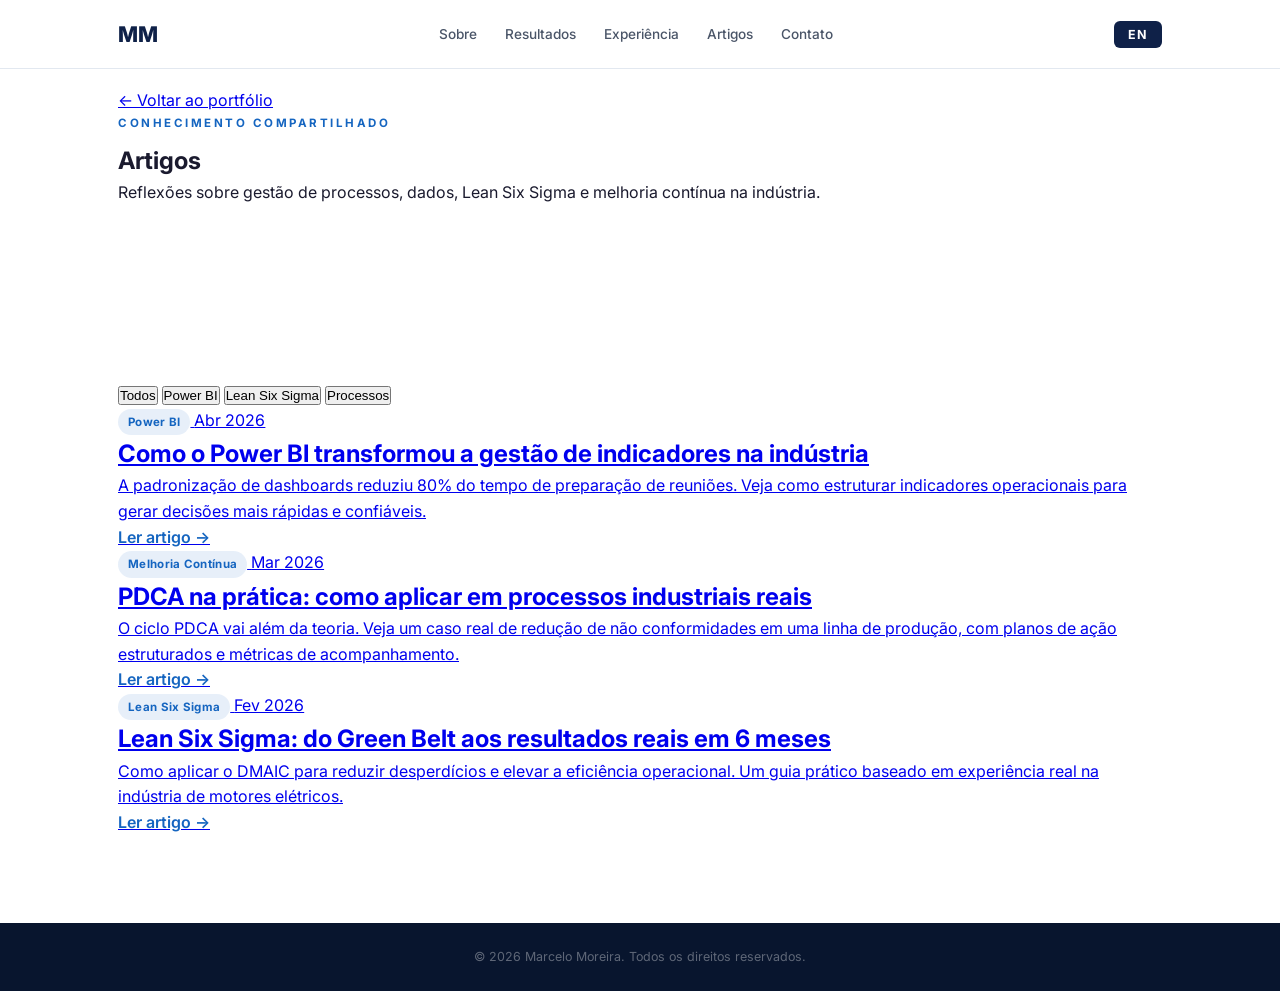
==== blog.html @ f304d497 "Add files via upload" ====
<!DOCTYPE html>
<html lang="pt-BR" data-lang="pt">
<head>
  <meta charset="UTF-8">
  <meta name="viewport" content="width=device-width, initial-scale=1.0">
  <title>Artigos — Marcelo Moreira</title>
  <link rel="preconnect" href="https://fonts.googleapis.com">
  <link rel="preconnect" href="https://fonts.gstatic.com" crossorigin>
  <link href="https://fonts.googleapis.com/css2?family=Inter:wght@300;400;500;600;700;800&display=swap" rel="stylesheet">
  <link rel="stylesheet" href="style.css">
</head>
<body>

  <nav class="navbar" id="navbar">
    <div class="container nav-inner">
      <a href="index.html" class="logo">MM</a>
      <ul class="nav-links" id="navLinks">
        <li><a href="index.html#sobre" data-pt="Sobre" data-en="About">Sobre</a></li>
        <li><a href="index.html#resultados" data-pt="Resultados" data-en="Results">Resultados</a></li>
        <li><a href="index.html#experiencia" data-pt="Experiência" data-en="Experience">Experiência</a></li>
        <li><a href="index.html#artigos" data-pt="Artigos" data-en="Articles">Artigos</a></li>
        <li><a href="index.html#contato" data-pt="Contato" data-en="Contact">Contato</a></li>
      </ul>
      <div class="nav-actions">
        <button class="lang-toggle" id="langToggle" onclick="toggleLang()">EN</button>
        <button class="nav-hamburger" id="hamburger" onclick="toggleMenu()">&#9776;</button>
      </div>
    </div>
  </nav>

  <section class="blog-hero">
    <div class="container">
      <a href="index.html" class="back-link" data-pt="← Voltar ao portfólio" data-en="← Back to portfolio">← Voltar ao portfólio</a>
      <span class="section-tag" data-pt="Conhecimento Compartilhado" data-en="Shared Knowledge">Conhecimento Compartilhado</span>
      <h1 data-pt="Artigos" data-en="Articles">Artigos</h1>
      <p data-pt="Reflexões sobre gestão de processos, dados, Lean Six Sigma e melhoria contínua na indústria." data-en="Insights on process management, data, Lean Six Sigma, and continuous improvement in industry.">Reflexões sobre gestão de processos, dados, Lean Six Sigma e melhoria contínua na indústria.</p>
    </div>
  </section>

  <section class="blog-list">
    <div class="container">

      <div class="blog-filters">
        <button class="filter-btn active" onclick="filterPosts(this, 'all')" data-pt="Todos" data-en="All">Todos</button>
        <button class="filter-btn" onclick="filterPosts(this, 'power-bi')" data-pt="Power BI" data-en="Power BI">Power BI</button>
        <button class="filter-btn" onclick="filterPosts(this, 'lean')" data-pt="Lean Six Sigma" data-en="Lean Six Sigma">Lean Six Sigma</button>
        <button class="filter-btn" onclick="filterPosts(this, 'processos')" data-pt="Processos" data-en="Processes">Processos</button>
      </div>

      <div class="blog-grid" id="blogGrid">

        <a href="artigos/power-bi-gestao-indicadores.html" class="blog-card" data-category="power-bi">
          <div class="blog-card-top">
            <span class="article-tag">Power BI</span>
            <span class="blog-date" data-pt="Abr 2026" data-en="Apr 2026">Abr 2026</span>
          </div>
          <h2 data-pt="Como o Power BI transformou a gestão de indicadores na indústria" data-en="How Power BI transformed indicator management in the industry">Como o Power BI transformou a gestão de indicadores na indústria</h2>
          <p data-pt="A padronização de dashboards reduziu 80% do tempo de preparação de reuniões. Veja como estruturar indicadores operacionais para gerar decisões mais rápidas e confiáveis." data-en="Standardizing dashboards reduced meeting preparation time by 80%. See how to structure operational indicators for faster and more reliable decisions.">A padronização de dashboards reduziu 80% do tempo de preparação de reuniões. Veja como estruturar indicadores operacionais para gerar decisões mais rápidas e confiáveis.</p>
          <span class="article-read" data-pt="Ler artigo →" data-en="Read article →">Ler artigo →</span>
        </a>

        <a href="artigos/pdca-na-pratica.html" class="blog-card" data-category="processos">
          <div class="blog-card-top">
            <span class="article-tag" data-pt="Melhoria Contínua" data-en="Continuous Improvement">Melhoria Contínua</span>
            <span class="blog-date" data-pt="Mar 2026" data-en="Mar 2026">Mar 2026</span>
          </div>
          <h2 data-pt="PDCA na prática: como aplicar em processos industriais reais" data-en="PDCA in practice: how to apply it in real industrial processes">PDCA na prática: como aplicar em processos industriais reais</h2>
          <p data-pt="O ciclo PDCA vai além da teoria. Veja um caso real de redução de não conformidades em uma linha de produção, com planos de ação estruturados e métricas de acompanhamento." data-en="The PDCA cycle goes beyond theory. See a real case of non-conformance reduction in a production line, with structured action plans and tracking metrics.">O ciclo PDCA vai além da teoria. Veja um caso real de redução de não conformidades em uma linha de produção, com planos de ação estruturados e métricas de acompanhamento.</p>
          <span class="article-read" data-pt="Ler artigo →" data-en="Read article →">Ler artigo →</span>
        </a>

        <a href="artigos/lean-six-sigma-resultados.html" class="blog-card" data-category="lean">
          <div class="blog-card-top">
            <span class="article-tag">Lean Six Sigma</span>
            <span class="blog-date" data-pt="Fev 2026" data-en="Feb 2026">Fev 2026</span>
          </div>
          <h2 data-pt="Lean Six Sigma: do Green Belt aos resultados reais em 6 meses" data-en="Lean Six Sigma: from Green Belt to real results in 6 months">Lean Six Sigma: do Green Belt aos resultados reais em 6 meses</h2>
          <p data-pt="Como aplicar o DMAIC para reduzir desperdícios e elevar a eficiência operacional. Um guia prático baseado em experiência real na indústria de motores elétricos." data-en="How to apply DMAIC to reduce waste and increase operational efficiency. A practical guide based on real experience in the electric motor industry.">Como aplicar o DMAIC para reduzir desperdícios e elevar a eficiência operacional. Um guia prático baseado em experiência real na indústria de motores elétricos.</p>
          <span class="article-read" data-pt="Ler artigo →" data-en="Read article →">Ler artigo →</span>
        </a>

      </div>
    </div>
  </section>

  <footer class="footer">
    <div class="container">
      <p data-pt="© 2026 Marcelo Moreira. Todos os direitos reservados." data-en="© 2026 Marcelo Moreira. All rights reserved.">© 2026 Marcelo Moreira. Todos os direitos reservados.</p>
    </div>
  </footer>

  <script src="script.js"></script>
  <script>
    function filterPosts(btn, category) {
      document.querySelectorAll('.filter-btn').forEach(b => b.classList.remove('active'));
      btn.classList.add('active');
      document.querySelectorAll('.blog-card').forEach(card => {
        card.style.display = (category === 'all' || card.dataset.category === category) ? 'flex' : 'none';
      });
    }
  </script>
</body>
</html>
---- style.css ----
/* ===== RESET & VARIABLES ===== */
*, *::before, *::after { box-sizing: border-box; margin: 0; padding: 0; }

:root {
  --navy:       #0F2148;
  --navy-mid:   #1B3A6B;
  --blue:       #1565C0;
  --blue-lt:    #1976D2;
  --white:      #ffffff;
  --surface:    #F5F7FA;
  --surface-2:  #EEF1F6;
  --text:       #1A1A2E;
  --text-mid:   #4A5568;
  --text-lt:    #718096;
  --border:     #E2E8F0;
  --shadow:     0 4px 24px rgba(15,33,72,0.08);
  --shadow-lg:  0 10px 48px rgba(15,33,72,0.14);
  --radius:     12px;
  --radius-lg:  20px;
  --ease:       0.25s ease;
}

html { scroll-behavior: smooth; }

body {
  font-family: 'Inter', system-ui, sans-serif;
  color: var(--text);
  background: var(--white);
  line-height: 1.6;
  -webkit-font-smoothing: antialiased;
}

.container { max-width: 1100px; margin: 0 auto; padding: 0 28px; }

/* ===== NAVBAR ===== */
.navbar {
  position: fixed; top: 0; left: 0; right: 0; z-index: 100;
  background: rgba(255,255,255,0.96);
  backdrop-filter: blur(14px);
  border-bottom: 1px solid var(--border);
  transition: box-shadow var(--ease);
}
.navbar.scrolled { box-shadow: var(--shadow); }

.nav-inner {
  display: flex; align-items: center; justify-content: space-between;
  height: 68px;
}

.logo {
  font-size: 1.35rem; font-weight: 800; color: var(--navy);
  text-decoration: none; letter-spacing: -0.5px;
}

.nav-links {
  display: flex; list-style: none; gap: 28px;
}
.nav-links a {
  text-decoration: none; color: var(--text-mid);
  font-size: 0.85rem; font-weight: 500;
  transition: color var(--ease);
}
.nav-links a:hover { color: var(--navy); }

.nav-actions { display: flex; align-items: center; gap: 12px; }

.lang-toggle {
  background: var(--navy); color: white; border: none;
  border-radius: 6px; padding: 6px 14px;
  font-size: 0.78rem; font-weight: 700; cursor: pointer;
  letter-spacing: 1px; transition: background var(--ease);
  font-family: inherit;
}
.lang-toggle:hover { background: var(--navy-mid); }

.nav-hamburger {
  display: none; background: none; border: none;
  font-size: 1.3rem; cursor: pointer; color: var(--navy);
}

/* ===== HERO ===== */
.hero {
  min-height: 100vh; display: flex; flex-direction: column;
  justify-content: center; padding-top: 68px;
  background: linear-gradient(140deg, #f8fafc 0%, #EBF1FC 100%);
  position: relative; overflow: hidden;
}
.hero::before {
  content: ''; position: absolute;
  top: -30%; right: -15%; width: 700px; height: 700px;
  background: radial-gradient(circle, rgba(21,101,192,0.06) 0%, transparent 65%);
  pointer-events: none;
}
.hero::after {
  content: ''; position: absolute;
  bottom: -20%; left: -10%; width: 500px; height: 500px;
  background: radial-gradient(circle, rgba(15,33,72,0.04) 0%, transparent 65%);
  pointer-events: none;
}

.hero-inner {
  display: grid; grid-template-columns: 1fr 380px;
  gap: 64px; align-items: center;
  padding-top: 48px; padding-bottom: 64px;
}

.hero-tag {
  display: inline-block;
  background: rgba(21,101,192,0.1); color: var(--blue);
  font-size: 0.78rem; font-weight: 600;
  padding: 6px 14px; border-radius: 20px;
  margin-bottom: 22px; letter-spacing: 0.3px;
}

.hero h1 {
  font-size: clamp(2.2rem, 4vw, 3.5rem);
  font-weight: 800; color: var(--navy);
  line-height: 1.1; letter-spacing: -1.5px; margin-bottom: 14px;
}

.hero-subtitle {
  font-size: 1rem; color: var(--blue); font-weight: 600; margin-bottom: 18px;
}

.hero-desc {
  font-size: 1rem; color: var(--text-mid); line-height: 1.75;
  max-width: 500px; margin-bottom: 34px;
}

.hero-ctas { display: flex; gap: 14px; flex-wrap: wrap; margin-bottom: 32px; }

.btn {
  display: inline-flex; align-items: center; gap: 8px;
  padding: 13px 26px; border-radius: 8px;
  font-size: 0.875rem; font-weight: 600; font-family: inherit;
  text-decoration: none; cursor: pointer;
  transition: all var(--ease); border: 2px solid transparent;
}
.btn-primary { background: var(--navy); color: white; border-color: var(--navy); }
.btn-primary:hover {
  background: var(--navy-mid); border-color: var(--navy-mid);
  transform: translateY(-2px); box-shadow: 0 6px 20px rgba(15,33,72,0.22);
}
.btn-outline { background: transparent; color: var(--navy); border-color: var(--navy); }
.btn-outline:hover {
  background: var(--navy); color: white;
  transform: translateY(-2px);
}
.btn-white { background: white; color: var(--navy); border-color: white; }
.btn-white:hover {
  background: var(--surface-2); border-color: var(--surface-2);
  transform: translateY(-2px);
}

.hero-social { display: flex; gap: 22px; flex-wrap: wrap; }
.social-link {
  display: flex; align-items: center; gap: 8px;
  color: var(--text-mid); text-decoration: none;
  font-size: 0.85rem; font-weight: 500;
  transition: color var(--ease);
}
.social-link:hover { color: var(--blue); }

/* PHOTO */
.hero-photo { position: relative; display: flex; justify-content: center; }

.photo-frame {
  width: 320px; height: 370px; border-radius: var(--radius-lg);
  overflow: hidden; box-shadow: var(--shadow-lg);
  background: var(--surface-2);
  position: relative;
}
.photo-frame img {
  width: 100%; height: 100%;
  object-fit: cover; object-position: top center;
  display: block;
}
.photo-initials {
  position: absolute; inset: 0;
  display: flex; align-items: center; justify-content: center;
  font-size: 5rem; font-weight: 800; color: var(--navy);
  opacity: 0.15; pointer-events: none;
}
.photo-frame.no-photo img { display: none; }
.photo-frame.no-photo .photo-initials { opacity: 1; color: var(--navy-mid); }

.photo-badge {
  position: absolute; bottom: 28px; right: -18px;
  background: white; border-radius: 10px;
  padding: 10px 16px; box-shadow: var(--shadow);
  display: flex; align-items: center; gap: 10px;
}
.badge-check {
  width: 30px; height: 30px; background: #22c55e;
  border-radius: 50%; display: flex; align-items: center;
  justify-content: center; color: white;
  font-weight: 700; font-size: 0.85rem; flex-shrink: 0;
}
.photo-badge strong { display: block; font-size: 0.8rem; color: var(--text); line-height: 1.2; }
.photo-badge small { font-size: 0.7rem; color: var(--text-lt); }

.hero-scroll {
  text-align: center; padding-bottom: 28px;
  color: var(--text-lt); font-size: 1.2rem;
  animation: bounce 2s infinite;
}
@keyframes bounce {
  0%, 100% { transform: translateY(0); }
  50% { transform: translateY(8px); }
}

/* ===== SECTION COMMONS ===== */
section { padding: 88px 0; }

.section-tag {
  display: block; font-size: 0.72rem; font-weight: 700;
  letter-spacing: 2.5px; text-transform: uppercase;
  color: var(--blue); margin-bottom: 10px;
}
.section-tag.center, .center { text-align: center; }

.section-title {
  font-size: clamp(1.7rem, 3vw, 2.3rem); font-weight: 800;
  color: var(--navy); margin-bottom: 10px; letter-spacing: -0.5px;
}
.section-sub {
  color: var(--text-mid); font-size: 0.975rem; margin-bottom: 52px;
}

/* ===== RESULTS ===== */
.results-section { background: var(--navy); padding: 88px 0; }
.results-section .section-tag { color: rgba(255,255,255,0.5); }
.results-section .section-title { color: white; }
.results-section .section-sub { color: rgba(255,255,255,0.6); }

.results-grid {
  display: grid; grid-template-columns: repeat(4, 1fr); gap: 20px;
}
.result-card {
  background: rgba(255,255,255,0.07);
  border: 1px solid rgba(255,255,255,0.1);
  border-radius: var(--radius); padding: 32px 22px; text-align: center;
  transition: all var(--ease);
}
.result-card:hover {
  background: rgba(255,255,255,0.13);
  transform: translateY(-4px);
}
.result-number {
  font-size: 3.2rem; font-weight: 800; color: white;
  line-height: 1; margin-bottom: 12px; letter-spacing: -2px;
}
.result-number .minus { font-size: 2rem; opacity: 0.6; }
.result-number .pct { font-size: 2rem; }
.result-label { color: rgba(255,255,255,0.68); font-size: 0.84rem; line-height: 1.55; }

/* ===== ABOUT ===== */
.about { background: white; }
.about-inner { max-width: 760px; margin: 0 auto; }
.about-title {
  font-size: clamp(1.5rem, 2.5vw, 2rem); font-weight: 800;
  color: var(--navy); margin-bottom: 22px;
  letter-spacing: -0.5px; line-height: 1.25;
}
.about-p {
  color: var(--text-mid); font-size: 1rem;
  line-height: 1.8; margin-bottom: 18px;
}
.skills-wrap { display: flex; flex-wrap: wrap; gap: 10px; margin-top: 28px; }
.skill {
  background: var(--surface); border: 1px solid var(--border);
  color: var(--text); font-size: 0.8rem; font-weight: 600;
  padding: 6px 14px; border-radius: 20px; transition: all var(--ease);
  cursor: default;
}
.skill:hover { background: var(--navy); color: white; border-color: var(--navy); }

/* ===== EXPERIENCE ===== */
.experience { background: var(--surface); }

.timeline {
  position: relative; padding-left: 36px; margin-top: 52px;
}
.timeline::before {
  content: ''; position: absolute; left: 0; top: 8px; bottom: 0;
  width: 2px;
  background: linear-gradient(to bottom, var(--blue), rgba(21,101,192,0.1));
}
.tl-item { position: relative; margin-bottom: 32px; }
.tl-item:last-child { margin-bottom: 0; }

.tl-dot {
  position: absolute; left: -42px; top: 20px;
  width: 14px; height: 14px;
  background: var(--blue); border: 3px solid var(--surface);
  border-radius: 50%; box-shadow: 0 0 0 2px var(--blue);
}
.tl-card {
  background: white; border-radius: var(--radius);
  padding: 26px 28px; box-shadow: var(--shadow);
  border: 1px solid var(--border);
  transition: box-shadow var(--ease);
}
.tl-card:hover { box-shadow: var(--shadow-lg); }

.tl-header {
  display: flex; justify-content: space-between;
  align-items: flex-start; gap: 16px; margin-bottom: 16px;
}
.tl-company {
  font-size: 1rem; font-weight: 700; color: var(--navy); margin-bottom: 4px;
}
.tl-role { font-size: 0.875rem; color: var(--blue); font-weight: 500; }
.tl-period {
  font-size: 0.75rem; color: var(--text-lt); font-weight: 600;
  white-space: nowrap; background: var(--surface);
  padding: 4px 10px; border-radius: 20px; flex-shrink: 0;
}
.tl-list { list-style: none; display: flex; flex-direction: column; gap: 8px; }
.tl-list li {
  font-size: 0.875rem; color: var(--text-mid);
  padding-left: 18px; position: relative; line-height: 1.55;
}
.tl-list li::before {
  content: '→'; position: absolute; left: 0;
  color: var(--blue); font-size: 0.78rem; top: 1px;
}

/* ===== TRAINING ===== */
.training { background: white; }
.training-grid {
  display: grid; grid-template-columns: repeat(2, 1fr);
  gap: 22px; margin-top: 52px;
}
.training-card {
  background: var(--surface); border: 1px solid var(--border);
  border-radius: var(--radius); padding: 28px;
  transition: all var(--ease);
}
.training-card:hover {
  border-color: var(--blue);
  box-shadow: var(--shadow); transform: translateY(-3px);
}
.tr-icon { font-size: 2rem; margin-bottom: 14px; }
.training-card h3 {
  font-size: 0.95rem; font-weight: 700;
  color: var(--navy); margin-bottom: 8px;
}
.training-card p { font-size: 0.85rem; color: var(--text-mid); line-height: 1.6; }

/* ===== CERTIFICATIONS ===== */
.certifications { background: var(--surface); }
.cert-grid {
  display: grid; grid-template-columns: repeat(3, 1fr);
  gap: 16px; margin-top: 52px;
}
.cert-card {
  background: white; border: 1px solid var(--border);
  border-radius: var(--radius); padding: 26px 20px;
  text-align: center; transition: all var(--ease);
}
.cert-card:hover {
  border-color: var(--blue); box-shadow: var(--shadow);
  transform: translateY(-3px);
}
.cert-ico { display: block; font-size: 2rem; margin-bottom: 12px; }
.cert-card p { font-size: 0.84rem; font-weight: 600; color: var(--text); line-height: 1.4; }

/* ===== EDUCATION ===== */
.education { background: white; }
.edu-grid {
  display: grid; grid-template-columns: repeat(2, 1fr);
  gap: 18px; margin-top: 52px;
}
.edu-card {
  background: var(--surface); border: 1px solid var(--border);
  border-radius: var(--radius); padding: 24px;
  transition: all var(--ease);
}
.edu-card:hover { border-color: var(--blue-lt); box-shadow: var(--shadow); }
.edu-period {
  font-size: 0.72rem; font-weight: 700; color: var(--blue);
  letter-spacing: 1px; margin-bottom: 8px;
}
.edu-card h3 { font-size: 0.95rem; font-weight: 700; color: var(--navy); margin-bottom: 6px; }
.edu-card p { font-size: 0.84rem; color: var(--text-mid); }

/* ===== ARTICLES ===== */
.articles { background: var(--surface); }

.articles-grid {
  display: grid; grid-template-columns: repeat(3, 1fr);
  gap: 22px; margin-top: 52px;
}

.article-card {
  background: white; border: 1px solid var(--border);
  border-radius: var(--radius); padding: 28px;
  text-decoration: none; color: inherit;
  display: flex; flex-direction: column; gap: 12px;
  transition: all var(--ease);
}
.article-card:hover {
  border-color: var(--blue); box-shadow: var(--shadow);
  transform: translateY(-3px);
}

.article-tag {
  display: inline-block; background: rgba(21,101,192,0.1);
  color: var(--blue); font-size: 0.72rem; font-weight: 700;
  padding: 4px 10px; border-radius: 20px;
  letter-spacing: 0.3px; align-self: flex-start;
}

.article-card h3 {
  font-size: 0.975rem; font-weight: 700; color: var(--navy);
  line-height: 1.4; flex: 1;
}

.article-card p {
  font-size: 0.85rem; color: var(--text-mid); line-height: 1.6;
}

.article-footer {
  display: flex; justify-content: space-between; align-items: center;
  font-size: 0.78rem; color: var(--text-lt); margin-top: 4px;
  padding-top: 14px; border-top: 1px solid var(--border);
}

.article-read { color: var(--blue); font-weight: 600; }

.articles-cta { text-align: center; margin-top: 40px; }

/* ===== CONTACT ===== */
.contact {
  background: linear-gradient(135deg, var(--navy) 0%, #0A2056 100%);
  padding: 88px 0;
}
.contact-inner {
  max-width: 620px; margin: 0 auto; text-align: center;
}
.contact .section-tag { color: rgba(255,255,255,0.5); }
.contact h2 {
  font-size: clamp(1.8rem, 3vw, 2.4rem); font-weight: 800;
  color: white; margin-bottom: 16px; letter-spacing: -0.5px;
}
.contact > .container > p,
.contact-inner > p {
  color: rgba(255,255,255,0.7); margin-bottom: 38px;
  font-size: 1rem; line-height: 1.7;
}
.contact-links {
  display: flex; flex-direction: column;
  gap: 14px; margin-bottom: 38px; align-items: center;
}
.contact-item {
  display: flex; align-items: center; gap: 12px;
  color: rgba(255,255,255,0.82); text-decoration: none;
  font-size: 0.9rem; transition: color var(--ease);
}
.contact-item:hover { color: white; }
.c-ico {
  width: 36px; height: 36px; background: rgba(255,255,255,0.1);
  border-radius: 8px; display: flex; align-items: center;
  justify-content: center; font-size: 0.85rem; font-weight: 700;
  flex-shrink: 0;
}

/* ===== FOOTER ===== */
.footer { background: #08152E; padding: 24px 0; text-align: center; }
.footer p { color: rgba(255,255,255,0.35); font-size: 0.78rem; }

/* ===== RESPONSIVE ===== */
@media (max-width: 920px) {
  .hero-inner { grid-template-columns: 1fr; text-align: center; }
  .hero-photo { order: -1; }
  .photo-frame { width: 220px; height: 250px; margin: 0 auto; }
  .photo-badge { right: 0; }
  .hero-ctas, .hero-social { justify-content: center; }
  .hero-desc { margin-left: auto; margin-right: auto; }
  .results-grid { grid-template-columns: repeat(2, 1fr); }
  .nav-links { display: none; }
  .nav-hamburger { display: block; }
  .training-grid { grid-template-columns: 1fr; }
  .cert-grid { grid-template-columns: repeat(2, 1fr); }
  .edu-grid { grid-template-columns: 1fr; }
  .articles-grid { grid-template-columns: 1fr; }
}

@media (max-width: 600px) {
  .results-grid { grid-template-columns: 1fr 1fr; }
  .cert-grid { grid-template-columns: 1fr 1fr; }
  .timeline { padding-left: 24px; }
  .tl-dot { left: -32px; }
  .tl-header { flex-direction: column; gap: 8px; }
  .tl-period { align-self: flex-start; }
  .hero h1 { letter-spacing: -1px; }
}

/* Mobile nav open state */
.nav-links.open {
  display: flex !important; flex-direction: column;
  position: absolute; top: 68px; left: 0; right: 0;
  background: white; padding: 16px 28px 24px;
  border-bottom: 1px solid var(--border);
  box-shadow: var(--shadow);
  gap: 18px;
}
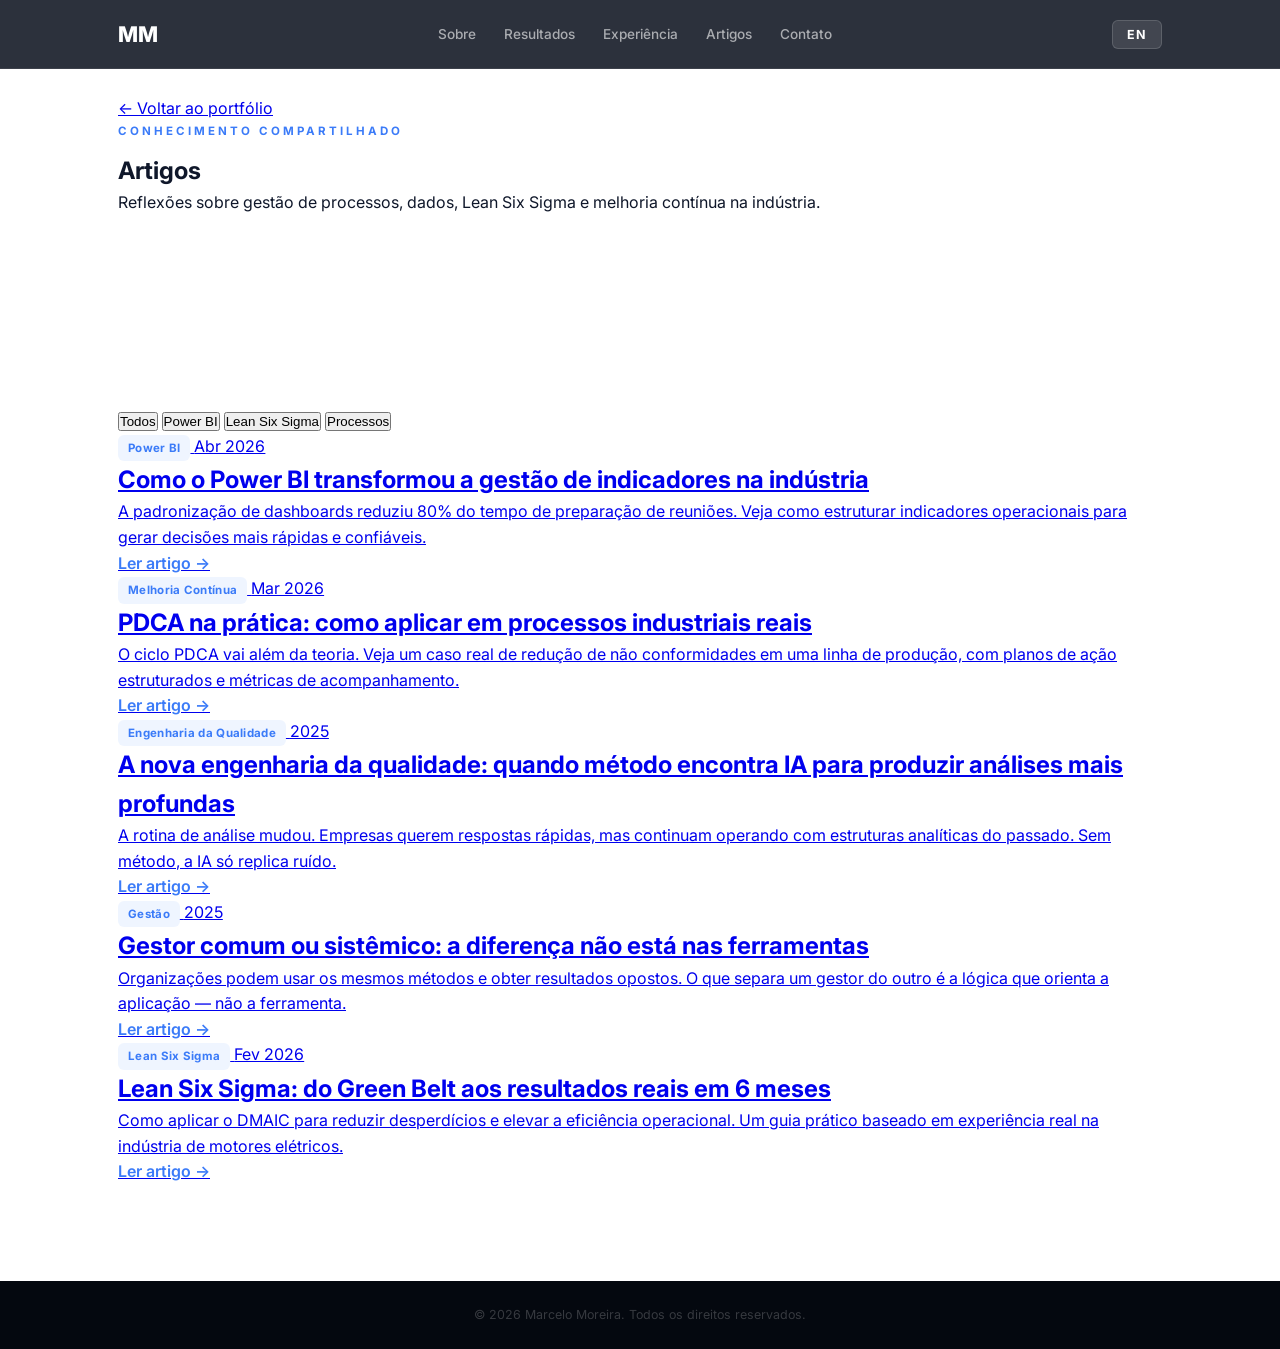
==== commit ffa1abcb: "Add files via upload" ====
--- a/blog.html
+++ b/blog.html
@@ -69,6 +69,26 @@
           <span class="article-read" data-pt="Ler artigo →" data-en="Read article →">Ler artigo →</span>
         </a>
 
+        <a href="artigos/engenharia-da-qualidade-ia.html" class="blog-card" data-category="processos">
+          <div class="blog-card-top">
+            <span class="article-tag">Engenharia da Qualidade</span>
+            <span class="blog-date">2025</span>
+          </div>
+          <h2>A nova engenharia da qualidade: quando método encontra IA para produzir análises mais profundas</h2>
+          <p>A rotina de análise mudou. Empresas querem respostas rápidas, mas continuam operando com estruturas analíticas do passado. Sem método, a IA só replica ruído.</p>
+          <span class="article-read">Ler artigo →</span>
+        </a>
+
+        <a href="artigos/gestor-comum-ou-sistemico.html" class="blog-card" data-category="processos">
+          <div class="blog-card-top">
+            <span class="article-tag">Gestão</span>
+            <span class="blog-date">2025</span>
+          </div>
+          <h2>Gestor comum ou sistêmico: a diferença não está nas ferramentas</h2>
+          <p>Organizações podem usar os mesmos métodos e obter resultados opostos. O que separa um gestor do outro é a lógica que orienta a aplicação — não a ferramenta.</p>
+          <span class="article-read">Ler artigo →</span>
+        </a>
+
         <a href="artigos/lean-six-sigma-resultados.html" class="blog-card" data-category="lean">
           <div class="blog-card-top">
             <span class="article-tag">Lean Six Sigma</span>
--- a/style.css
+++ b/style.css
@@ -2,22 +2,26 @@
 *, *::before, *::after { box-sizing: border-box; margin: 0; padding: 0; }
 
 :root {
+  --dark:       #080E1A;
+  --dark-2:     #0D1526;
+  --dark-3:     #111D35;
   --navy:       #0F2148;
-  --navy-mid:   #1B3A6B;
-  --blue:       #1565C0;
-  --blue-lt:    #1976D2;
+  --blue:       #3B7BF8;
+  --blue-lt:    #5B93FF;
+  --cyan:       #00C2FF;
   --white:      #ffffff;
-  --surface:    #F5F7FA;
-  --surface-2:  #EEF1F6;
-  --text:       #1A1A2E;
-  --text-mid:   #4A5568;
-  --text-lt:    #718096;
+  --surface:    #F7F9FF;
+  --surface-2:  #EEF2FB;
+  --text:       #0F172A;
+  --text-mid:   #475569;
+  --text-lt:    #94A3B8;
   --border:     #E2E8F0;
-  --shadow:     0 4px 24px rgba(15,33,72,0.08);
-  --shadow-lg:  0 10px 48px rgba(15,33,72,0.14);
-  --radius:     12px;
-  --radius-lg:  20px;
-  --ease:       0.25s ease;
+  --border-dk:  rgba(255,255,255,0.08);
+  --shadow:     0 4px 24px rgba(15,33,72,0.10);
+  --shadow-lg:  0 16px 56px rgba(15,33,72,0.18);
+  --radius:     14px;
+  --radius-lg:  22px;
+  --ease:       0.25s cubic-bezier(.4,0,.2,1);
 }
 
 html { scroll-behavior: smooth; }
@@ -35,12 +39,15 @@
 /* ===== NAVBAR ===== */
 .navbar {
   position: fixed; top: 0; left: 0; right: 0; z-index: 100;
-  background: rgba(255,255,255,0.96);
-  backdrop-filter: blur(14px);
-  border-bottom: 1px solid var(--border);
-  transition: box-shadow var(--ease);
-}
-.navbar.scrolled { box-shadow: var(--shadow); }
+  background: rgba(8,14,26,0.85);
+  backdrop-filter: blur(20px);
+  border-bottom: 1px solid var(--border-dk);
+  transition: all var(--ease);
+}
+.navbar.scrolled {
+  background: rgba(8,14,26,0.96);
+  box-shadow: 0 4px 32px rgba(0,0,0,0.3);
+}
 
 .nav-inner {
   display: flex; align-items: center; justify-content: space-between;
@@ -48,146 +55,175 @@
 }
 
 .logo {
-  font-size: 1.35rem; font-weight: 800; color: var(--navy);
+  font-size: 1.35rem; font-weight: 800; color: var(--white);
   text-decoration: none; letter-spacing: -0.5px;
 }
 
-.nav-links {
-  display: flex; list-style: none; gap: 28px;
-}
+.nav-links { display: flex; list-style: none; gap: 28px; }
 .nav-links a {
-  text-decoration: none; color: var(--text-mid);
+  text-decoration: none; color: rgba(255,255,255,0.6);
   font-size: 0.85rem; font-weight: 500;
   transition: color var(--ease);
 }
-.nav-links a:hover { color: var(--navy); }
+.nav-links a:hover { color: var(--white); }
 
 .nav-actions { display: flex; align-items: center; gap: 12px; }
 
 .lang-toggle {
-  background: var(--navy); color: white; border: none;
+  background: rgba(255,255,255,0.1); color: white; border: 1px solid rgba(255,255,255,0.15);
   border-radius: 6px; padding: 6px 14px;
   font-size: 0.78rem; font-weight: 700; cursor: pointer;
-  letter-spacing: 1px; transition: background var(--ease);
-  font-family: inherit;
-}
-.lang-toggle:hover { background: var(--navy-mid); }
+  letter-spacing: 1px; transition: all var(--ease); font-family: inherit;
+}
+.lang-toggle:hover { background: rgba(255,255,255,0.2); }
 
 .nav-hamburger {
   display: none; background: none; border: none;
-  font-size: 1.3rem; cursor: pointer; color: var(--navy);
+  font-size: 1.3rem; cursor: pointer; color: white;
 }
 
 /* ===== HERO ===== */
 .hero {
   min-height: 100vh; display: flex; flex-direction: column;
   justify-content: center; padding-top: 68px;
-  background: linear-gradient(140deg, #f8fafc 0%, #EBF1FC 100%);
+  background: var(--dark);
   position: relative; overflow: hidden;
 }
+
 .hero::before {
-  content: ''; position: absolute;
-  top: -30%; right: -15%; width: 700px; height: 700px;
-  background: radial-gradient(circle, rgba(21,101,192,0.06) 0%, transparent 65%);
+  content: ''; position: absolute; inset: 0;
+  background:
+    radial-gradient(ellipse 80% 60% at 70% 40%, rgba(59,123,248,0.12) 0%, transparent 60%),
+    radial-gradient(ellipse 50% 40% at 10% 80%, rgba(0,194,255,0.07) 0%, transparent 50%);
   pointer-events: none;
 }
+
 .hero::after {
   content: ''; position: absolute;
-  bottom: -20%; left: -10%; width: 500px; height: 500px;
-  background: radial-gradient(circle, rgba(15,33,72,0.04) 0%, transparent 65%);
+  top: 0; left: 0; right: 0; bottom: 0;
+  background-image: radial-gradient(rgba(255,255,255,0.03) 1px, transparent 1px);
+  background-size: 40px 40px;
   pointer-events: none;
 }
 
 .hero-inner {
-  display: grid; grid-template-columns: 1fr 380px;
+  display: grid; grid-template-columns: 1fr 360px;
   gap: 64px; align-items: center;
   padding-top: 48px; padding-bottom: 64px;
+  position: relative; z-index: 1;
 }
 
 .hero-tag {
-  display: inline-block;
-  background: rgba(21,101,192,0.1); color: var(--blue);
+  display: inline-flex; align-items: center; gap: 8px;
+  background: rgba(59,123,248,0.15);
+  border: 1px solid rgba(59,123,248,0.3);
+  color: var(--blue-lt);
   font-size: 0.78rem; font-weight: 600;
   padding: 6px 14px; border-radius: 20px;
-  margin-bottom: 22px; letter-spacing: 0.3px;
-}
+  margin-bottom: 24px; letter-spacing: 0.3px;
+}
+.hero-tag::before { content: '●'; font-size: 0.5rem; color: var(--cyan); }
 
 .hero h1 {
-  font-size: clamp(2.2rem, 4vw, 3.5rem);
-  font-weight: 800; color: var(--navy);
-  line-height: 1.1; letter-spacing: -1.5px; margin-bottom: 14px;
+  font-size: clamp(2.4rem, 4.5vw, 3.8rem);
+  font-weight: 800; color: var(--white);
+  line-height: 1.08; letter-spacing: -2px; margin-bottom: 16px;
+}
+
+.hero h1 span {
+  background: linear-gradient(135deg, var(--blue-lt), var(--cyan));
+  -webkit-background-clip: text; -webkit-text-fill-color: transparent;
+  background-clip: text;
 }
 
 .hero-subtitle {
-  font-size: 1rem; color: var(--blue); font-weight: 600; margin-bottom: 18px;
+  font-size: 1rem; color: rgba(255,255,255,0.5);
+  font-weight: 500; margin-bottom: 20px; letter-spacing: 0.2px;
 }
 
 .hero-desc {
-  font-size: 1rem; color: var(--text-mid); line-height: 1.75;
-  max-width: 500px; margin-bottom: 34px;
-}
-
-.hero-ctas { display: flex; gap: 14px; flex-wrap: wrap; margin-bottom: 32px; }
+  font-size: 1rem; color: rgba(255,255,255,0.65); line-height: 1.75;
+  max-width: 500px; margin-bottom: 36px;
+}
+
+.hero-ctas { display: flex; gap: 14px; flex-wrap: wrap; margin-bottom: 36px; }
 
 .btn {
   display: inline-flex; align-items: center; gap: 8px;
-  padding: 13px 26px; border-radius: 8px;
+  padding: 13px 26px; border-radius: 10px;
   font-size: 0.875rem; font-weight: 600; font-family: inherit;
   text-decoration: none; cursor: pointer;
-  transition: all var(--ease); border: 2px solid transparent;
-}
-.btn-primary { background: var(--navy); color: white; border-color: var(--navy); }
+  transition: all var(--ease); border: 1.5px solid transparent;
+}
+.btn-primary {
+  background: var(--blue); color: white; border-color: var(--blue);
+  box-shadow: 0 4px 20px rgba(59,123,248,0.35);
+}
 .btn-primary:hover {
-  background: var(--navy-mid); border-color: var(--navy-mid);
-  transform: translateY(-2px); box-shadow: 0 6px 20px rgba(15,33,72,0.22);
-}
-.btn-outline { background: transparent; color: var(--navy); border-color: var(--navy); }
+  background: var(--blue-lt); border-color: var(--blue-lt);
+  transform: translateY(-2px);
+  box-shadow: 0 8px 30px rgba(59,123,248,0.45);
+}
+.btn-outline {
+  background: transparent; color: rgba(255,255,255,0.8);
+  border-color: rgba(255,255,255,0.2);
+}
 .btn-outline:hover {
+  background: rgba(255,255,255,0.08); color: white;
+  border-color: rgba(255,255,255,0.4);
+  transform: translateY(-2px);
+}
+.btn-outline-dark {
+  background: transparent; color: var(--navy);
+  border-color: var(--navy);
+}
+.btn-outline-dark:hover {
   background: var(--navy); color: white;
   transform: translateY(-2px);
 }
-.btn-white { background: white; color: var(--navy); border-color: white; }
+.btn-white { background: white; color: var(--dark); border-color: white; }
 .btn-white:hover {
   background: var(--surface-2); border-color: var(--surface-2);
   transform: translateY(-2px);
 }
 
-.hero-social { display: flex; gap: 22px; flex-wrap: wrap; }
+.hero-social { display: flex; gap: 20px; flex-wrap: wrap; }
 .social-link {
   display: flex; align-items: center; gap: 8px;
-  color: var(--text-mid); text-decoration: none;
-  font-size: 0.85rem; font-weight: 500;
-  transition: color var(--ease);
-}
-.social-link:hover { color: var(--blue); }
+  color: rgba(255,255,255,0.45); text-decoration: none;
+  font-size: 0.82rem; font-weight: 500; transition: color var(--ease);
+}
+.social-link:hover { color: rgba(255,255,255,0.85); }
 
 /* PHOTO */
-.hero-photo { position: relative; display: flex; justify-content: center; }
+.hero-photo { position: relative; display: flex; justify-content: center; z-index: 1; }
 
 .photo-frame {
   width: 320px; height: 370px; border-radius: var(--radius-lg);
-  overflow: hidden; box-shadow: var(--shadow-lg);
-  background: var(--surface-2);
-  position: relative;
+  overflow: hidden;
+  box-shadow: 0 0 0 1px rgba(255,255,255,0.08), 0 24px 80px rgba(0,0,0,0.5);
+  background: var(--dark-3); position: relative;
 }
 .photo-frame img {
   width: 100%; height: 100%;
-  object-fit: cover; object-position: top center;
-  display: block;
+  object-fit: cover; object-position: top center; display: block;
 }
 .photo-initials {
   position: absolute; inset: 0;
   display: flex; align-items: center; justify-content: center;
-  font-size: 5rem; font-weight: 800; color: var(--navy);
-  opacity: 0.15; pointer-events: none;
+  font-size: 5rem; font-weight: 800; color: rgba(255,255,255,0.12);
+  pointer-events: none;
 }
 .photo-frame.no-photo img { display: none; }
-.photo-frame.no-photo .photo-initials { opacity: 1; color: var(--navy-mid); }
+.photo-frame.no-photo .photo-initials { color: rgba(255,255,255,0.25); }
 
 .photo-badge {
-  position: absolute; bottom: 28px; right: -18px;
-  background: white; border-radius: 10px;
-  padding: 10px 16px; box-shadow: var(--shadow);
+  position: absolute; bottom: 24px; right: -20px;
+  background: rgba(255,255,255,0.06);
+  border: 1px solid rgba(255,255,255,0.12);
+  backdrop-filter: blur(16px);
+  border-radius: 12px; padding: 10px 16px;
+  box-shadow: 0 8px 32px rgba(0,0,0,0.3);
   display: flex; align-items: center; gap: 10px;
 }
 .badge-check {
@@ -196,13 +232,13 @@
   justify-content: center; color: white;
   font-weight: 700; font-size: 0.85rem; flex-shrink: 0;
 }
-.photo-badge strong { display: block; font-size: 0.8rem; color: var(--text); line-height: 1.2; }
-.photo-badge small { font-size: 0.7rem; color: var(--text-lt); }
+.photo-badge strong { display: block; font-size: 0.8rem; color: white; line-height: 1.2; }
+.photo-badge small { font-size: 0.7rem; color: rgba(255,255,255,0.5); }
 
 .hero-scroll {
   text-align: center; padding-bottom: 28px;
-  color: var(--text-lt); font-size: 1.2rem;
-  animation: bounce 2s infinite;
+  color: rgba(255,255,255,0.25); font-size: 1.2rem;
+  animation: bounce 2s infinite; position: relative; z-index: 1;
 }
 @keyframes bounce {
   0%, 100% { transform: translateY(0); }
@@ -210,111 +246,133 @@
 }
 
 /* ===== SECTION COMMONS ===== */
-section { padding: 88px 0; }
+section { padding: 96px 0; }
 
 .section-tag {
   display: block; font-size: 0.72rem; font-weight: 700;
-  letter-spacing: 2.5px; text-transform: uppercase;
-  color: var(--blue); margin-bottom: 10px;
+  letter-spacing: 3px; text-transform: uppercase;
+  color: var(--blue); margin-bottom: 12px;
 }
 .section-tag.center, .center { text-align: center; }
 
 .section-title {
-  font-size: clamp(1.7rem, 3vw, 2.3rem); font-weight: 800;
-  color: var(--navy); margin-bottom: 10px; letter-spacing: -0.5px;
+  font-size: clamp(1.8rem, 3vw, 2.5rem); font-weight: 800;
+  color: var(--text); margin-bottom: 12px; letter-spacing: -0.8px;
+  line-height: 1.1;
 }
 .section-sub {
-  color: var(--text-mid); font-size: 0.975rem; margin-bottom: 52px;
+  color: var(--text-mid); font-size: 1rem; margin-bottom: 56px;
 }
 
 /* ===== RESULTS ===== */
-.results-section { background: var(--navy); padding: 88px 0; }
-.results-section .section-tag { color: rgba(255,255,255,0.5); }
+.results-section {
+  background: var(--dark-2); padding: 96px 0;
+  position: relative; overflow: hidden;
+}
+.results-section::before {
+  content: ''; position: absolute; inset: 0;
+  background: radial-gradient(ellipse 60% 80% at 50% 50%, rgba(59,123,248,0.07) 0%, transparent 70%);
+  pointer-events: none;
+}
+.results-section .section-tag { color: var(--blue-lt); }
 .results-section .section-title { color: white; }
-.results-section .section-sub { color: rgba(255,255,255,0.6); }
+.results-section .section-sub { color: rgba(255,255,255,0.5); }
 
 .results-grid {
-  display: grid; grid-template-columns: repeat(4, 1fr); gap: 20px;
+  display: grid; grid-template-columns: repeat(4, 1fr); gap: 16px;
 }
 .result-card {
+  background: rgba(255,255,255,0.04);
+  border: 1px solid rgba(255,255,255,0.07);
+  border-radius: var(--radius); padding: 36px 24px; text-align: center;
+  transition: all var(--ease); position: relative; overflow: hidden;
+}
+.result-card::before {
+  content: ''; position: absolute;
+  top: 0; left: 0; right: 0; height: 2px;
+  background: linear-gradient(90deg, var(--blue), var(--cyan));
+  opacity: 0; transition: opacity var(--ease);
+}
+.result-card:hover {
   background: rgba(255,255,255,0.07);
-  border: 1px solid rgba(255,255,255,0.1);
-  border-radius: var(--radius); padding: 32px 22px; text-align: center;
-  transition: all var(--ease);
-}
-.result-card:hover {
-  background: rgba(255,255,255,0.13);
-  transform: translateY(-4px);
-}
+  border-color: rgba(59,123,248,0.25);
+  transform: translateY(-6px);
+}
+.result-card:hover::before { opacity: 1; }
+
 .result-number {
-  font-size: 3.2rem; font-weight: 800; color: white;
-  line-height: 1; margin-bottom: 12px; letter-spacing: -2px;
-}
-.result-number .minus { font-size: 2rem; opacity: 0.6; }
-.result-number .pct { font-size: 2rem; }
-.result-label { color: rgba(255,255,255,0.68); font-size: 0.84rem; line-height: 1.55; }
+  font-size: 3.4rem; font-weight: 800; color: white;
+  line-height: 1; margin-bottom: 14px; letter-spacing: -2px;
+  background: linear-gradient(135deg, white, rgba(255,255,255,0.7));
+  -webkit-background-clip: text; -webkit-text-fill-color: transparent;
+  background-clip: text;
+}
+.result-number .minus { font-size: 2.2rem; color: var(--cyan); -webkit-text-fill-color: var(--cyan); }
+.result-number .pct  { font-size: 2rem; }
+.result-label { color: rgba(255,255,255,0.55); font-size: 0.84rem; line-height: 1.55; }
 
 /* ===== ABOUT ===== */
 .about { background: white; }
 .about-inner { max-width: 760px; margin: 0 auto; }
 .about-title {
-  font-size: clamp(1.5rem, 2.5vw, 2rem); font-weight: 800;
-  color: var(--navy); margin-bottom: 22px;
-  letter-spacing: -0.5px; line-height: 1.25;
-}
-.about-p {
-  color: var(--text-mid); font-size: 1rem;
-  line-height: 1.8; margin-bottom: 18px;
-}
-.skills-wrap { display: flex; flex-wrap: wrap; gap: 10px; margin-top: 28px; }
+  font-size: clamp(1.6rem, 2.5vw, 2.1rem); font-weight: 800;
+  color: var(--text); margin-bottom: 24px;
+  letter-spacing: -0.5px; line-height: 1.2;
+}
+.about-p { color: var(--text-mid); font-size: 1rem; line-height: 1.8; margin-bottom: 18px; }
+.skills-wrap { display: flex; flex-wrap: wrap; gap: 10px; margin-top: 32px; }
 .skill {
-  background: var(--surface); border: 1px solid var(--border);
-  color: var(--text); font-size: 0.8rem; font-weight: 600;
-  padding: 6px 14px; border-radius: 20px; transition: all var(--ease);
-  cursor: default;
-}
-.skill:hover { background: var(--navy); color: white; border-color: var(--navy); }
+  background: var(--surface); border: 1.5px solid var(--border);
+  color: var(--text-mid); font-size: 0.8rem; font-weight: 600;
+  padding: 6px 14px; border-radius: 8px; transition: all var(--ease); cursor: default;
+}
+.skill:hover {
+  background: var(--dark); color: white; border-color: var(--dark);
+}
 
 /* ===== EXPERIENCE ===== */
 .experience { background: var(--surface); }
 
-.timeline {
-  position: relative; padding-left: 36px; margin-top: 52px;
-}
+.timeline { position: relative; padding-left: 36px; margin-top: 56px; }
 .timeline::before {
   content: ''; position: absolute; left: 0; top: 8px; bottom: 0;
   width: 2px;
-  background: linear-gradient(to bottom, var(--blue), rgba(21,101,192,0.1));
-}
-.tl-item { position: relative; margin-bottom: 32px; }
+  background: linear-gradient(to bottom, var(--blue), rgba(59,123,248,0.05));
+}
+.tl-item { position: relative; margin-bottom: 28px; }
 .tl-item:last-child { margin-bottom: 0; }
 
 .tl-dot {
-  position: absolute; left: -42px; top: 20px;
-  width: 14px; height: 14px;
-  background: var(--blue); border: 3px solid var(--surface);
-  border-radius: 50%; box-shadow: 0 0 0 2px var(--blue);
+  position: absolute; left: -42px; top: 22px;
+  width: 12px; height: 12px;
+  background: var(--blue); border: 2.5px solid var(--surface);
+  border-radius: 50%; box-shadow: 0 0 0 3px rgba(59,123,248,0.2);
 }
 .tl-card {
   background: white; border-radius: var(--radius);
-  padding: 26px 28px; box-shadow: var(--shadow);
-  border: 1px solid var(--border);
-  transition: box-shadow var(--ease);
-}
-.tl-card:hover { box-shadow: var(--shadow-lg); }
+  padding: 26px 28px; box-shadow: 0 2px 16px rgba(15,33,72,0.06);
+  border: 1.5px solid var(--border);
+  transition: all var(--ease);
+}
+.tl-card:hover {
+  box-shadow: var(--shadow-lg);
+  border-color: rgba(59,123,248,0.2);
+  transform: translateX(4px);
+}
 
 .tl-header {
   display: flex; justify-content: space-between;
   align-items: flex-start; gap: 16px; margin-bottom: 16px;
 }
 .tl-company {
-  font-size: 1rem; font-weight: 700; color: var(--navy); margin-bottom: 4px;
-}
-.tl-role { font-size: 0.875rem; color: var(--blue); font-weight: 500; }
+  font-size: 1rem; font-weight: 800; color: var(--text); margin-bottom: 4px;
+}
+.tl-role { font-size: 0.875rem; color: var(--blue); font-weight: 600; }
 .tl-period {
-  font-size: 0.75rem; color: var(--text-lt); font-weight: 600;
+  font-size: 0.73rem; color: var(--text-lt); font-weight: 600;
   white-space: nowrap; background: var(--surface);
   padding: 4px 10px; border-radius: 20px; flex-shrink: 0;
+  border: 1px solid var(--border);
 }
 .tl-list { list-style: none; display: flex; flex-direction: column; gap: 8px; }
 .tl-list li {
@@ -329,152 +387,131 @@
 /* ===== TRAINING ===== */
 .training { background: white; }
 .training-grid {
-  display: grid; grid-template-columns: repeat(2, 1fr);
-  gap: 22px; margin-top: 52px;
+  display: grid; grid-template-columns: repeat(2, 1fr); gap: 20px; margin-top: 56px;
 }
 .training-card {
-  background: var(--surface); border: 1px solid var(--border);
+  background: var(--surface); border: 1.5px solid var(--border);
   border-radius: var(--radius); padding: 28px;
   transition: all var(--ease);
 }
 .training-card:hover {
-  border-color: var(--blue);
-  box-shadow: var(--shadow); transform: translateY(-3px);
-}
-.tr-icon { font-size: 2rem; margin-bottom: 14px; }
-.training-card h3 {
-  font-size: 0.95rem; font-weight: 700;
-  color: var(--navy); margin-bottom: 8px;
-}
+  border-color: var(--blue); background: white;
+  box-shadow: var(--shadow); transform: translateY(-4px);
+}
+.tr-icon { font-size: 2.2rem; margin-bottom: 16px; }
+.training-card h3 { font-size: 0.95rem; font-weight: 700; color: var(--text); margin-bottom: 8px; }
 .training-card p { font-size: 0.85rem; color: var(--text-mid); line-height: 1.6; }
 
 /* ===== CERTIFICATIONS ===== */
 .certifications { background: var(--surface); }
 .cert-grid {
-  display: grid; grid-template-columns: repeat(3, 1fr);
-  gap: 16px; margin-top: 52px;
+  display: grid; grid-template-columns: repeat(3, 1fr); gap: 14px; margin-top: 56px;
 }
 .cert-card {
-  background: white; border: 1px solid var(--border);
+  background: white; border: 1.5px solid var(--border);
   border-radius: var(--radius); padding: 26px 20px;
   text-align: center; transition: all var(--ease);
 }
 .cert-card:hover {
   border-color: var(--blue); box-shadow: var(--shadow);
-  transform: translateY(-3px);
-}
-.cert-ico { display: block; font-size: 2rem; margin-bottom: 12px; }
+  transform: translateY(-4px);
+}
+.cert-ico { display: block; font-size: 2.2rem; margin-bottom: 14px; }
 .cert-card p { font-size: 0.84rem; font-weight: 600; color: var(--text); line-height: 1.4; }
 
 /* ===== EDUCATION ===== */
 .education { background: white; }
-.edu-grid {
-  display: grid; grid-template-columns: repeat(2, 1fr);
-  gap: 18px; margin-top: 52px;
-}
+.edu-grid { display: grid; grid-template-columns: repeat(2, 1fr); gap: 16px; margin-top: 56px; }
 .edu-card {
-  background: var(--surface); border: 1px solid var(--border);
-  border-radius: var(--radius); padding: 24px;
-  transition: all var(--ease);
+  background: var(--surface); border: 1.5px solid var(--border);
+  border-radius: var(--radius); padding: 24px; transition: all var(--ease);
 }
 .edu-card:hover { border-color: var(--blue-lt); box-shadow: var(--shadow); }
-.edu-period {
-  font-size: 0.72rem; font-weight: 700; color: var(--blue);
-  letter-spacing: 1px; margin-bottom: 8px;
-}
-.edu-card h3 { font-size: 0.95rem; font-weight: 700; color: var(--navy); margin-bottom: 6px; }
+.edu-period { font-size: 0.72rem; font-weight: 700; color: var(--blue); letter-spacing: 1px; margin-bottom: 8px; }
+.edu-card h3 { font-size: 0.95rem; font-weight: 700; color: var(--text); margin-bottom: 6px; }
 .edu-card p { font-size: 0.84rem; color: var(--text-mid); }
 
 /* ===== ARTICLES ===== */
 .articles { background: var(--surface); }
-
-.articles-grid {
-  display: grid; grid-template-columns: repeat(3, 1fr);
-  gap: 22px; margin-top: 52px;
-}
+.articles-grid { display: grid; grid-template-columns: repeat(3, 1fr); gap: 20px; margin-top: 56px; }
 
 .article-card {
-  background: white; border: 1px solid var(--border);
-  border-radius: var(--radius); padding: 28px;
+  background: white; border: 1.5px solid var(--border);
+  border-radius: var(--radius); padding: 26px;
   text-decoration: none; color: inherit;
   display: flex; flex-direction: column; gap: 12px;
   transition: all var(--ease);
 }
 .article-card:hover {
-  border-color: var(--blue); box-shadow: var(--shadow);
-  transform: translateY(-3px);
+  border-color: var(--blue); box-shadow: var(--shadow-lg);
+  transform: translateY(-5px);
 }
 
 .article-tag {
-  display: inline-block; background: rgba(21,101,192,0.1);
+  display: inline-block; background: rgba(59,123,248,0.08);
   color: var(--blue); font-size: 0.72rem; font-weight: 700;
-  padding: 4px 10px; border-radius: 20px;
+  padding: 4px 10px; border-radius: 6px;
   letter-spacing: 0.3px; align-self: flex-start;
 }
 
 .article-card h3 {
-  font-size: 0.975rem; font-weight: 700; color: var(--navy);
+  font-size: 0.975rem; font-weight: 700; color: var(--text);
   line-height: 1.4; flex: 1;
 }
-
-.article-card p {
-  font-size: 0.85rem; color: var(--text-mid); line-height: 1.6;
-}
-
+.article-card p { font-size: 0.85rem; color: var(--text-mid); line-height: 1.6; }
 .article-footer {
   display: flex; justify-content: space-between; align-items: center;
   font-size: 0.78rem; color: var(--text-lt); margin-top: 4px;
   padding-top: 14px; border-top: 1px solid var(--border);
 }
-
 .article-read { color: var(--blue); font-weight: 600; }
-
-.articles-cta { text-align: center; margin-top: 40px; }
+.articles-cta { text-align: center; margin-top: 44px; }
 
 /* ===== CONTACT ===== */
 .contact {
-  background: linear-gradient(135deg, var(--navy) 0%, #0A2056 100%);
-  padding: 88px 0;
-}
-.contact-inner {
-  max-width: 620px; margin: 0 auto; text-align: center;
-}
-.contact .section-tag { color: rgba(255,255,255,0.5); }
+  background: var(--dark);
+  padding: 96px 0; position: relative; overflow: hidden;
+}
+.contact::before {
+  content: ''; position: absolute; inset: 0;
+  background: radial-gradient(ellipse 70% 80% at 50% 50%, rgba(59,123,248,0.08) 0%, transparent 65%);
+  pointer-events: none;
+}
+.contact-inner { max-width: 620px; margin: 0 auto; text-align: center; position: relative; z-index: 1; }
+.contact .section-tag { color: var(--blue-lt); }
 .contact h2 {
-  font-size: clamp(1.8rem, 3vw, 2.4rem); font-weight: 800;
-  color: white; margin-bottom: 16px; letter-spacing: -0.5px;
-}
-.contact > .container > p,
+  font-size: clamp(2rem, 3.5vw, 2.8rem); font-weight: 800;
+  color: white; margin-bottom: 16px; letter-spacing: -1px;
+}
 .contact-inner > p {
-  color: rgba(255,255,255,0.7); margin-bottom: 38px;
+  color: rgba(255,255,255,0.6); margin-bottom: 40px;
   font-size: 1rem; line-height: 1.7;
 }
-.contact-links {
-  display: flex; flex-direction: column;
-  gap: 14px; margin-bottom: 38px; align-items: center;
-}
+.contact-links { display: flex; flex-direction: column; gap: 12px; margin-bottom: 40px; align-items: center; }
 .contact-item {
   display: flex; align-items: center; gap: 12px;
-  color: rgba(255,255,255,0.82); text-decoration: none;
+  color: rgba(255,255,255,0.7); text-decoration: none;
   font-size: 0.9rem; transition: color var(--ease);
 }
 .contact-item:hover { color: white; }
 .c-ico {
-  width: 36px; height: 36px; background: rgba(255,255,255,0.1);
-  border-radius: 8px; display: flex; align-items: center;
+  width: 38px; height: 38px;
+  background: rgba(255,255,255,0.06);
+  border: 1px solid rgba(255,255,255,0.1);
+  border-radius: 10px; display: flex; align-items: center;
   justify-content: center; font-size: 0.85rem; font-weight: 700;
   flex-shrink: 0;
 }
 
 /* ===== FOOTER ===== */
-.footer { background: #08152E; padding: 24px 0; text-align: center; }
-.footer p { color: rgba(255,255,255,0.35); font-size: 0.78rem; }
+.footer { background: #04080F; padding: 24px 0; text-align: center; }
+.footer p { color: rgba(255,255,255,0.2); font-size: 0.78rem; }
 
 /* ===== RESPONSIVE ===== */
 @media (max-width: 920px) {
   .hero-inner { grid-template-columns: 1fr; text-align: center; }
   .hero-photo { order: -1; }
-  .photo-frame { width: 220px; height: 250px; margin: 0 auto; }
+  .photo-frame { width: 200px; height: 230px; margin: 0 auto; }
   .photo-badge { right: 0; }
   .hero-ctas, .hero-social { justify-content: center; }
   .hero-desc { margin-left: auto; margin-right: auto; }
@@ -497,12 +534,13 @@
   .hero h1 { letter-spacing: -1px; }
 }
 
-/* Mobile nav open state */
 .nav-links.open {
   display: flex !important; flex-direction: column;
   position: absolute; top: 68px; left: 0; right: 0;
-  background: white; padding: 16px 28px 24px;
-  border-bottom: 1px solid var(--border);
-  box-shadow: var(--shadow);
+  background: var(--dark-2); padding: 16px 28px 24px;
+  border-bottom: 1px solid var(--border-dk);
+  box-shadow: 0 8px 32px rgba(0,0,0,0.4);
   gap: 18px;
 }
+.nav-links.open a { color: rgba(255,255,255,0.7); }
+.nav-links.open a:hover { color: white; }
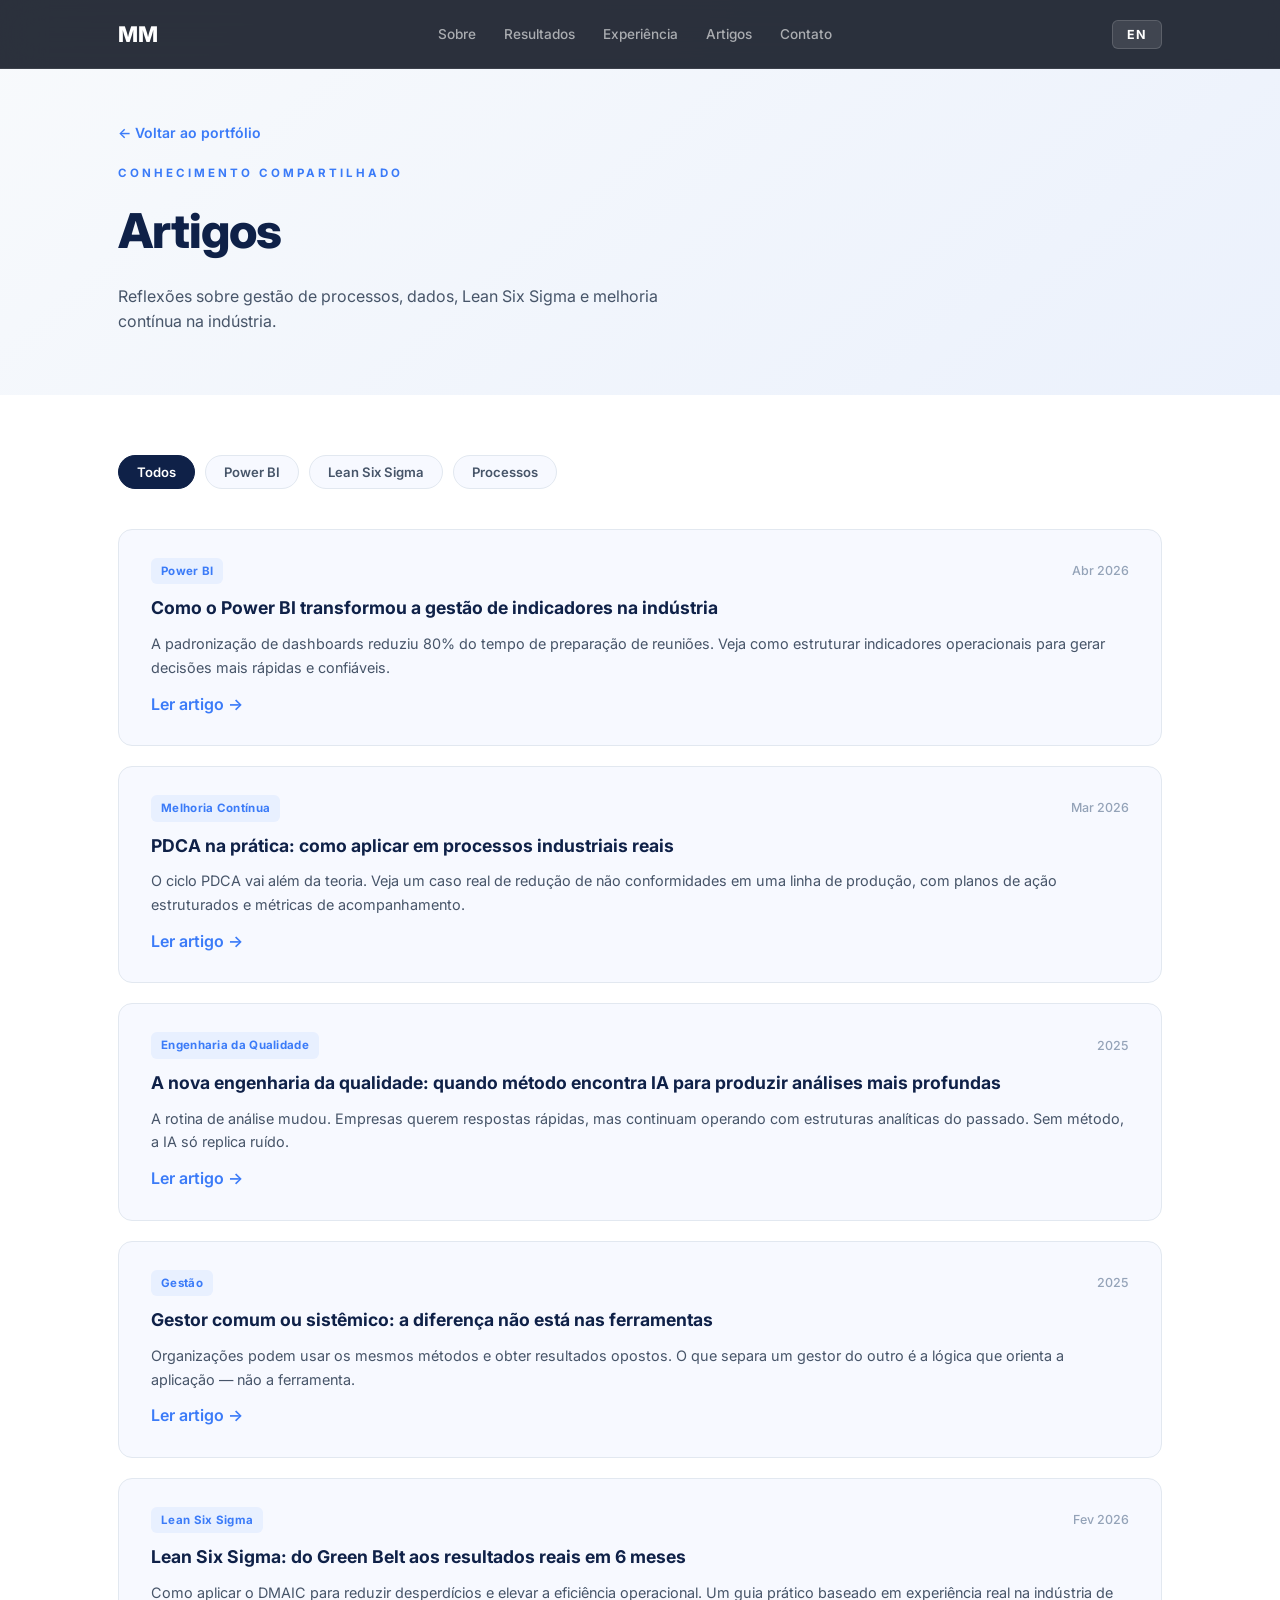
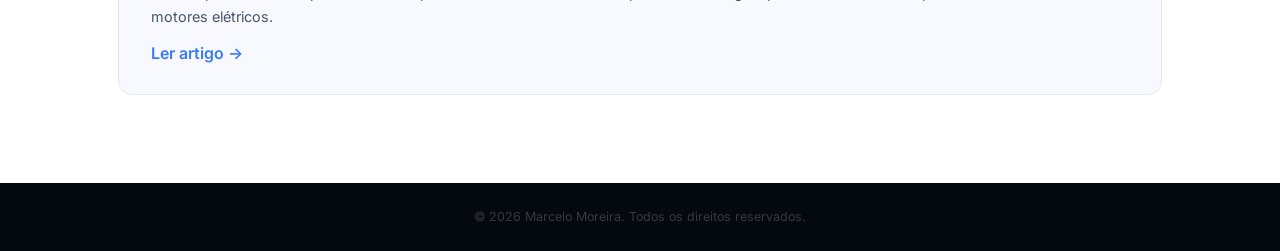
==== commit 7a94bffa: "Add files via upload" ====
--- a/blog.html
+++ b/blog.html
@@ -8,6 +8,7 @@
   <link rel="preconnect" href="https://fonts.gstatic.com" crossorigin>
   <link href="https://fonts.googleapis.com/css2?family=Inter:wght@300;400;500;600;700;800&display=swap" rel="stylesheet">
   <link rel="stylesheet" href="style.css">
+  <link rel="stylesheet" href="artigo.css">
 </head>
 <body>
 
--- a/artigo.css
+++ b/artigo.css
@@ -0,0 +1,157 @@
+/* ===== BLOG HERO ===== */
+.blog-hero {
+  background: linear-gradient(140deg, #f8fafc 0%, #EBF1FC 100%);
+  padding: 120px 0 60px;
+}
+.blog-hero .section-tag { margin-bottom: 10px; }
+.blog-hero h1 {
+  font-size: clamp(2rem, 4vw, 3rem); font-weight: 800;
+  color: var(--navy); letter-spacing: -1px; margin-bottom: 14px;
+}
+.blog-hero p { font-size: 1rem; color: var(--text-mid); max-width: 560px; }
+
+.back-link {
+  display: inline-block; color: var(--blue); font-size: 0.875rem;
+  font-weight: 600; text-decoration: none; margin-bottom: 20px;
+  transition: opacity var(--ease);
+}
+.back-link:hover { opacity: 0.7; }
+
+/* ===== BLOG LIST ===== */
+.blog-list { padding: 60px 0 88px; background: white; }
+
+.blog-filters {
+  display: flex; gap: 10px; flex-wrap: wrap; margin-bottom: 40px;
+}
+.filter-btn {
+  background: var(--surface); border: 1px solid var(--border);
+  color: var(--text-mid); font-size: 0.82rem; font-weight: 600;
+  padding: 8px 18px; border-radius: 20px; cursor: pointer;
+  transition: all var(--ease); font-family: inherit;
+}
+.filter-btn:hover, .filter-btn.active {
+  background: var(--navy); color: white; border-color: var(--navy);
+}
+
+.blog-grid {
+  display: flex; flex-direction: column; gap: 20px;
+}
+
+.blog-card {
+  background: var(--surface); border: 1px solid var(--border);
+  border-radius: var(--radius); padding: 28px 32px;
+  text-decoration: none; color: inherit;
+  display: flex; flex-direction: column; gap: 12px;
+  transition: all var(--ease);
+}
+.blog-card:hover {
+  border-color: var(--blue); box-shadow: var(--shadow);
+  transform: translateX(4px);
+}
+.blog-card-top {
+  display: flex; justify-content: space-between; align-items: center;
+}
+.blog-date { font-size: 0.78rem; color: var(--text-lt); font-weight: 500; }
+
+.blog-card h2 {
+  font-size: 1.1rem; font-weight: 700; color: var(--navy); line-height: 1.35;
+}
+.blog-card p { font-size: 0.9rem; color: var(--text-mid); line-height: 1.65; }
+
+/* ===== ARTICLE PAGE ===== */
+.artigo { padding: 100px 0 80px; }
+
+.artigo-container {
+  max-width: 720px; margin: 0 auto; padding: 0 28px;
+}
+
+.artigo-header { margin-bottom: 48px; }
+.artigo-header .article-tag { margin: 14px 0; display: inline-block; }
+
+.artigo-header h1 {
+  font-size: clamp(1.7rem, 3vw, 2.4rem); font-weight: 800;
+  color: var(--navy); line-height: 1.2; letter-spacing: -0.5px;
+  margin-bottom: 16px;
+}
+
+.artigo-subtitle {
+  font-size: 1.1rem; color: var(--text-mid); line-height: 1.65;
+  margin-bottom: 20px;
+}
+
+.artigo-meta {
+  display: flex; gap: 10px; align-items: center; flex-wrap: wrap;
+  font-size: 0.82rem; color: var(--text-lt); font-weight: 500;
+  padding-top: 20px; border-top: 1px solid var(--border);
+}
+
+.artigo-fonte { color: var(--text-mid); }
+.artigo-fonte strong { color: var(--navy); }
+
+/* Article body typography */
+.artigo-body { font-size: 1rem; line-height: 1.8; color: var(--text-mid); }
+
+.artigo-body p { margin-bottom: 20px; }
+
+.artigo-body h2 {
+  font-size: 1.4rem; font-weight: 800; color: var(--navy);
+  margin: 40px 0 16px; letter-spacing: -0.3px;
+}
+
+.artigo-body h3 {
+  font-size: 1.1rem; font-weight: 700; color: var(--navy);
+  margin: 28px 0 10px;
+}
+
+.artigo-body ul, .artigo-body ol {
+  padding-left: 24px; margin-bottom: 20px; display: flex;
+  flex-direction: column; gap: 8px;
+}
+
+.artigo-body li { line-height: 1.65; }
+
+.artigo-body strong { color: var(--text); font-weight: 700; }
+
+.artigo-cta {
+  background: var(--surface); border: 1px solid var(--border);
+  border-radius: var(--radius); padding: 28px 32px;
+  margin-top: 48px; text-align: center;
+}
+.artigo-cta p {
+  font-size: 1rem; color: var(--text); font-weight: 600;
+  margin-bottom: 16px;
+}
+
+/* Author card */
+.artigo-footer {
+  margin-top: 56px; padding-top: 40px;
+  border-top: 1px solid var(--border);
+  display: flex; flex-direction: column; gap: 28px;
+}
+
+.author-card {
+  display: flex; gap: 16px; align-items: center;
+}
+.author-photo {
+  width: 52px; height: 52px; border-radius: 50%;
+  background: var(--navy); color: white;
+  display: flex; align-items: center; justify-content: center;
+  font-weight: 800; font-size: 1rem; flex-shrink: 0;
+}
+.author-card strong { display: block; font-size: 0.95rem; color: var(--navy); margin-bottom: 3px; }
+.author-card p { font-size: 0.82rem; color: var(--text-mid); margin-bottom: 4px; }
+.author-card a {
+  font-size: 0.82rem; color: var(--blue); font-weight: 600;
+  text-decoration: none;
+}
+.author-card a:hover { text-decoration: underline; }
+
+/* Blog section extras */
+.blog-section-cta { text-align: center; margin-top: 40px; }
+
+@media (max-width: 600px) {
+  .blog-card { padding: 20px; }
+  .artigo-container { padding: 0 18px; }
+  .artigo-header h1 { font-size: 1.6rem; }
+  .blog-card-top { flex-direction: column; align-items: flex-start; gap: 6px; }
+}
